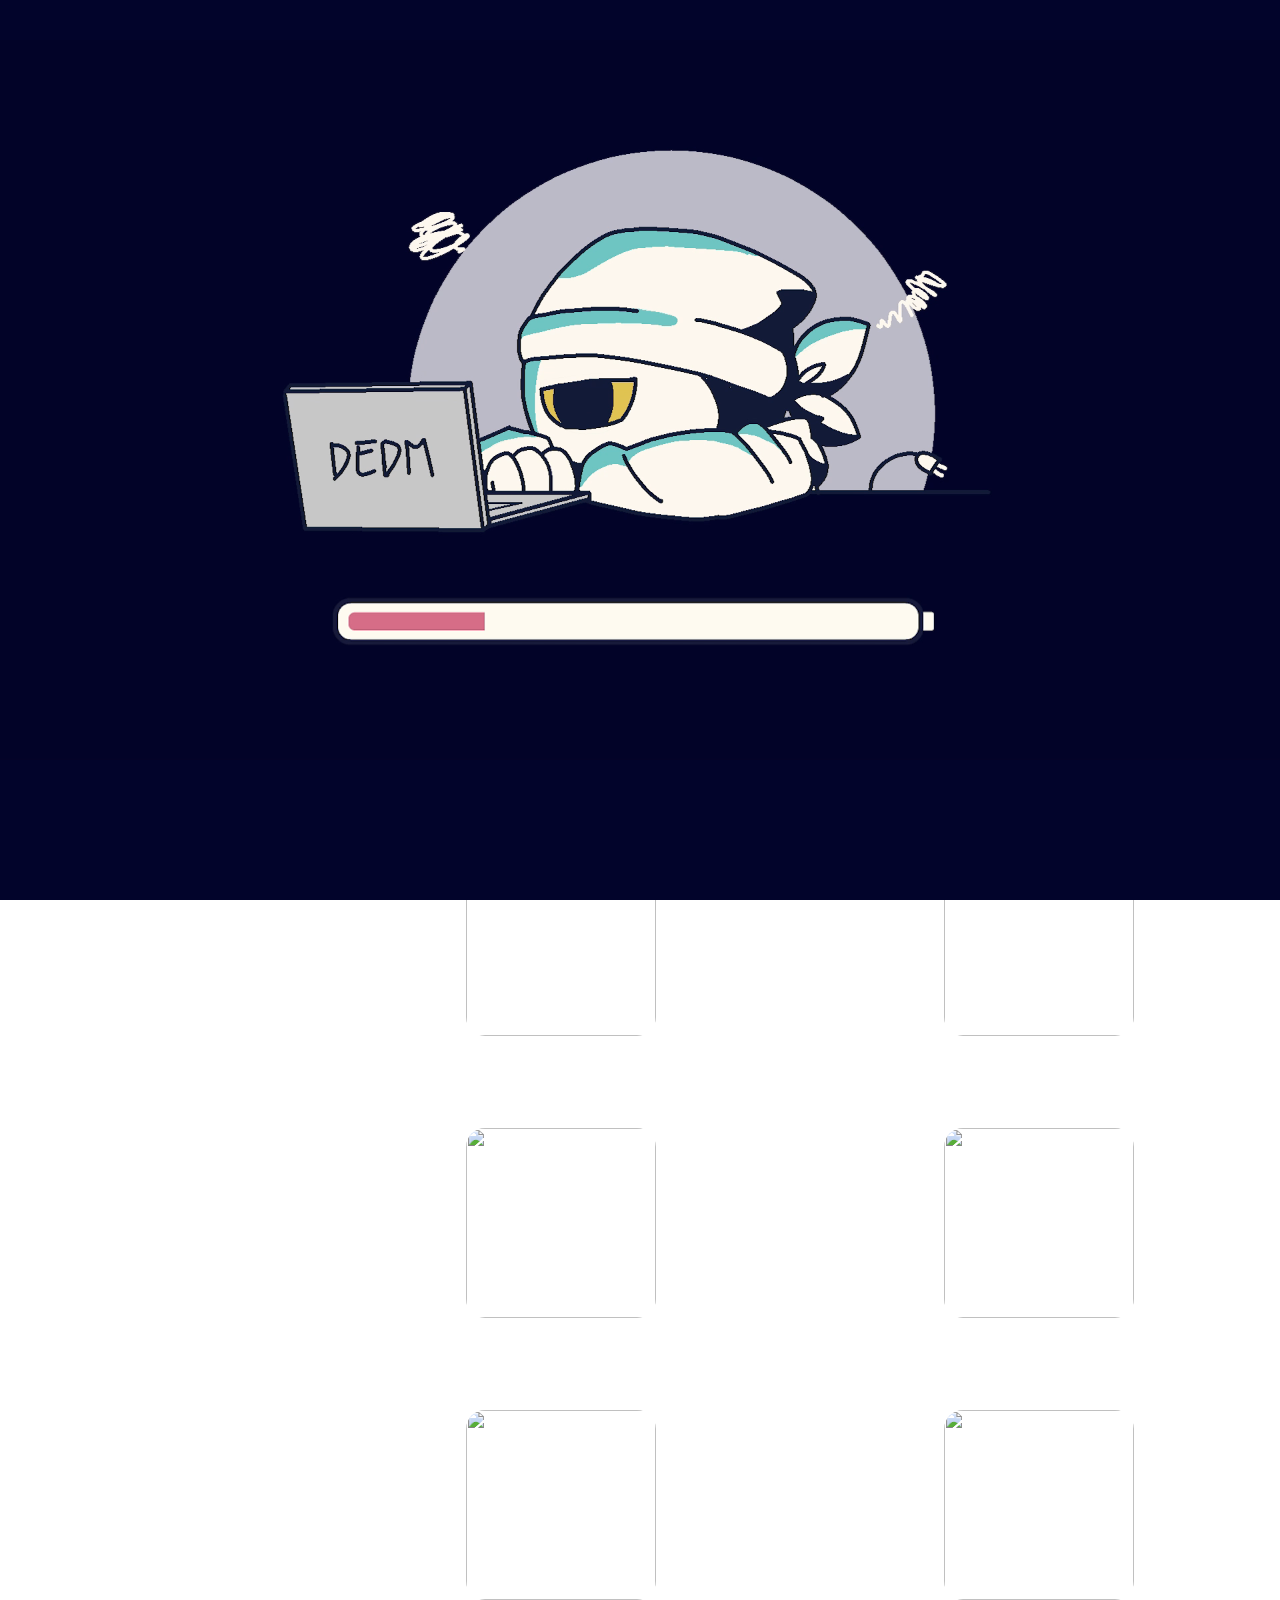
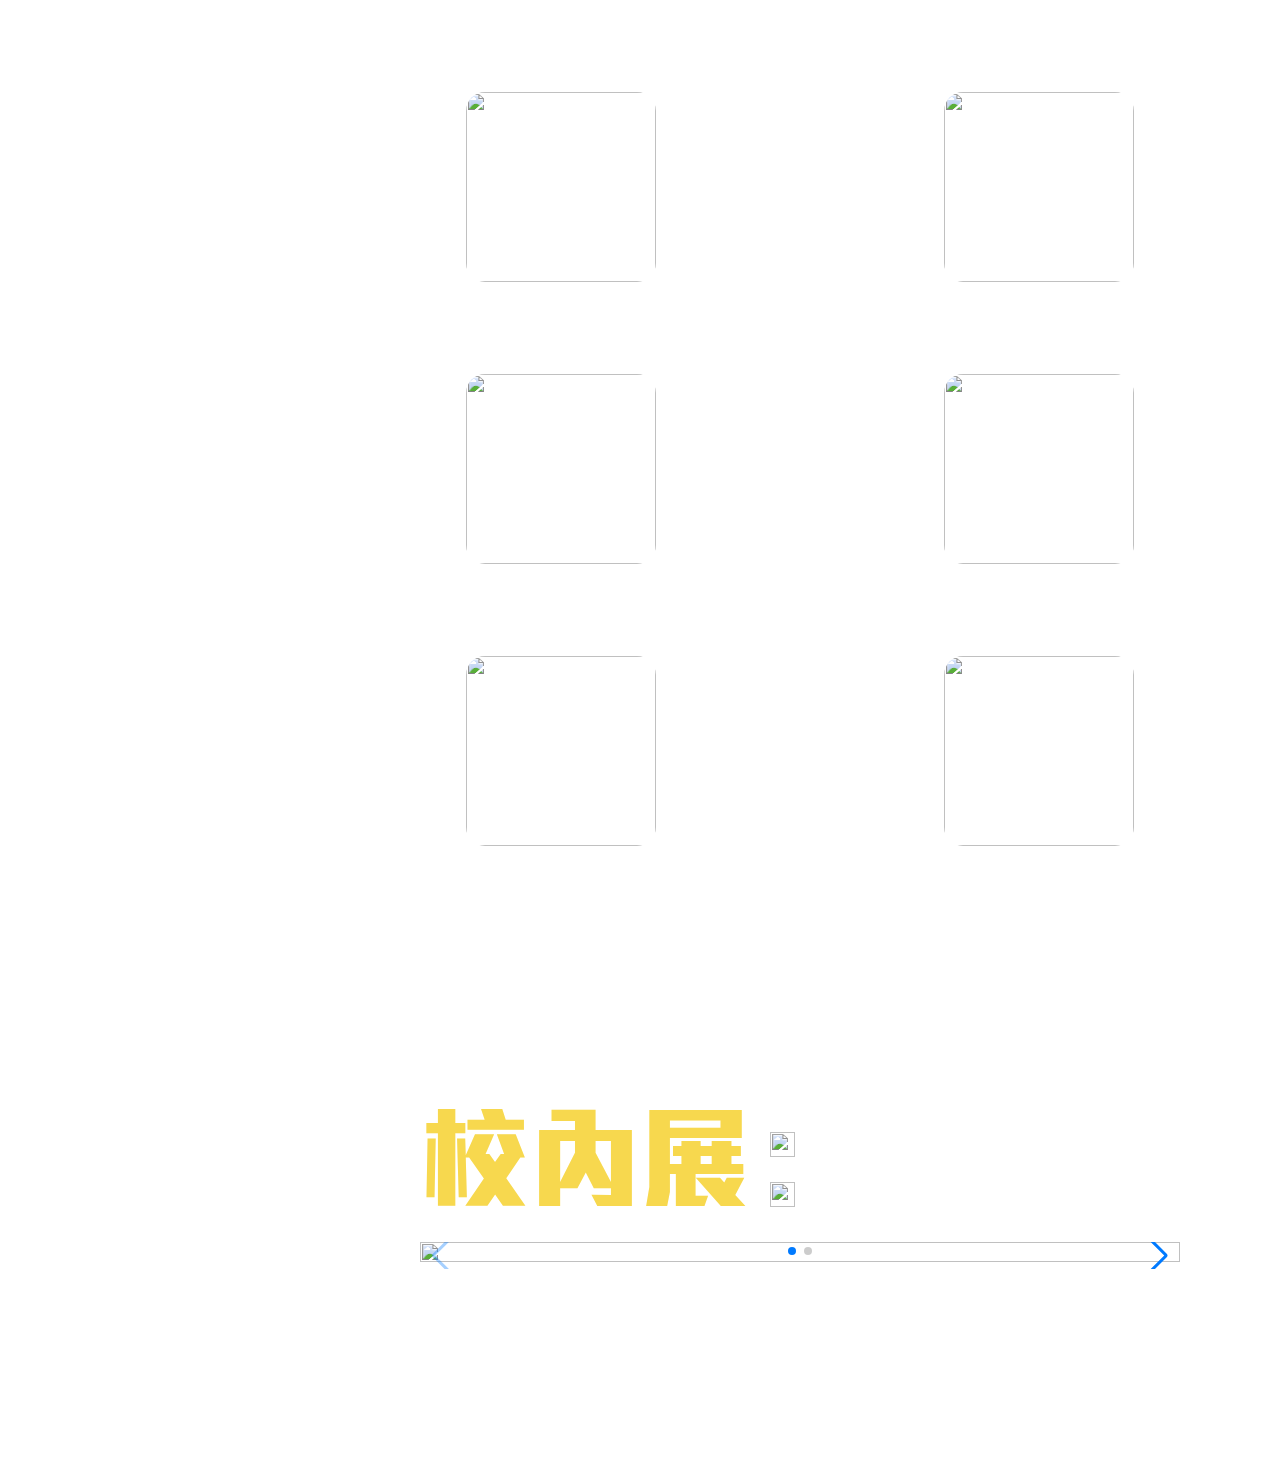
==== index.html @ e203f509 "Add files via upload" ====
<!DOCTYPE HTML>
<html>
<head>
    <meta charset="UTF-8">
    <meta name="viewport" content="width=device-width, initial-scale=1">
    <title>113屆 數勾藝</title>
    <!-- Favicon Icon -->
    <link rel="icon" type="images/png" href="image/畢展頭貼.png" />
    <!-- bootstrap -->
    <link rel="stylesheet" href="https://cdn.jsdelivr.net/npm/bootstrap@4.3.1/dist/css/bootstrap.min.css" integrity="sha384-ggOyR0iXCbMQv3Xipma34MD+dH/1fQ784/j6cY/iJTQUOhcWr7x9JvoRxT2MZw1T" crossorigin="anonymous">
    <script src="https://code.jquery.com/jquery-3.3.1.slim.min.js" integrity="sha384-q8i/X+965DzO0rT7abK41JStQIAqVgRVzpbzo5smXKp4YfRvH+8abtTE1Pi6jizo" crossorigin="anonymous"></script>
    <script src="https://cdn.jsdelivr.net/npm/popper.js@1.14.7/dist/umd/popper.min.js" integrity="sha384-UO2eT0CpHqdSJQ6hJty5KVphtPhzWj9WO1clHTMGa3JDZwrnQq4sF86dIHNDz0W1" crossorigin="anonymous"></script>
    <script src="https://cdn.jsdelivr.net/npm/bootstrap@4.3.1/dist/js/bootstrap.min.js" integrity="sha384-JjSmVgyd0p3pXB1rRibZUAYoIIy6OrQ6VrjIEaFf/nJGzIxFDsf4x0xIM+B07jRM" crossorigin="anonymous"></script>
    <!-- 輪播 -->
    <link rel="stylesheet" href="https://cdn.jsdelivr.net/npm/swiper@11/swiper-bundle.min.css" />
    <!-- menu -->
    <link href="https://cdn.jsdelivr.net/npm/bootstrap@5.1.2/dist/css/bootstrap.min.css" rel="stylesheet" integrity="sha384-uWxY/CJNBR+1zjPWmfnSnVxwRheevXITnMqoEIeG1LJrdI0GlVs/9cVSyPYXdcSF" crossorigin="anonymous">
    <link rel="stylesheet" href="css/menu.css">
    <link rel="stylesheet" href="css/loading.css">
    <!-- Main style CSS -->
    <link rel="stylesheet" href="css/style.css" />
</head>
<body>
    <div id="loading-page">
        <video id="loading-video" autoplay loop muted>
          <source src="video/59.mp4" type="video/mp4">
        </video>
    </div>
  
    <div id="content">

    <!-- 菜單 -->
    <div id="menu">
        <div id="menu-content">
            <div id="mynav" class="push">
                <div class="overlay-content container-fluid">
                    <div class="topbtn">
                        <a  id="close"><div class="close"></div></a>
                        <a href="index.html"><div class="titleLogo"></div></a>
                    </div>
                    
                    <div class="iconM mx-sm-2 mx-4">
                        <a href="https://www.youtube.com/channel/UCh9oWJ3csvrWGzCTzh7_BUw" target="_blank"><img src="image/yt.png" alt="" class="net mx-2 my-sm-3  " width="70"></a>
                        <a href="https://www.facebook.com/NCYU.DEDM.GraduationExhibition"  target="_blank"><img src="image/fb.png" alt="" class="ig mx-2 my-sm-3  " width="70"></a>
                        <a href="https://www.instagram.com/dedm_expo/?hl=en" target="_blank"><img src="image/ig.png" alt="" class="fb mx-2 my-sm-3 "  width="70"></a>
                    </div>
                    <div class="row align-items-center justify-content-around ">
                        <div class="col-6 col-sm-4 align-self-sm-end align-self-start">
                            <div class="menulogo">
                                <img src="" alt="" srcset="">
                            </div>
                        </div>
                    </div>
                    <div class="row align-items-center justify-content-around ">
                        <div class="col-6 col-sm-4 align-self-center">
                            <div class="team p-2">
                                <a href="TCG.html" class="text-center">
                                    <div class="groupName">
                                        <span>♦&nbsp;&nbsp;</span>TCG藝術家
                                    </div>
                                    <div class="nameRow">
                                        <p class="groupText">#藝術家</p>
                                        <p class="groupText">&nbsp;&nbsp;&nbsp;#TCG卡牌</p>
                                    </div>
                                    
                                </a>
                            </div>
                        </div>
                        <div class="col-6 col-sm-4  align-self-center">
                            <div class="team p-2">
                                <a href="SeaSEA.html">
                                    <div class="groupName">	
                                        <span>♦&nbsp;&nbsp;</span>你來See SEA
                                    </div>
                                    <div class="nameRow">
                                        <p class="groupText">#東南亞</p>
                                        <p class="groupText">&nbsp;&nbsp;&nbsp;#遊戲</p>
                                    </div>
                                    
                                </a>
                            </div>
                        </div>
                        <div class="col-6 col-sm-4 align-self-center">
                            <div class="team p-2">
                                <a href="Rootkit.html">
                                    <div class="groupName">
                                        <span>♦&nbsp;&nbsp;</span>Rootkit
                                    </div>
                                    <div class="nameRow">
                                        <p class="groupText">#解謎遊戲</p>
                                        <p class="groupText">&nbsp;&nbsp;&nbsp;#駭客</p>
                                    </div>
                                </a>
                            </div>
                        </div>
                        <div class="col-6 col-sm-4 align-self-center">
                            <div class="team p-2">
                                <a href="truth.html">
                                    <div class="groupName">
                                        <span>♦&nbsp;&nbsp;</span>水落石出
                                    </div>
                                    <div class="nameRow">
                                        <p class="groupText">#實境解謎</p>
                                        <p class="groupText">&nbsp;&nbsp;&nbsp;#化石知識</p>
                                    </div>
                                    
                                </a>
                            </div>
                        </div>
                        <div class="col-6 col-sm-4 align-self-center">
                            <div class="team p-2">
                                <a href="beetle.html">
                                    <div class="groupName">
                                        <span>♦&nbsp;&nbsp;</span>甲蟲大小事
                                    </div>
                                    <div class="nameRow">
                                        <p class="groupText">#甲蟲電子書</p>
                                        <p class="groupText">&nbsp;&nbsp;&nbsp;#新手飼養須知</p>
                                    </div>
                                    
                                </a>
                            </div>
                        </div>
                        <div class="col-6 col-sm-4  align-self-center">
                            <div class="team p-2">
                                <a href="HTH.html">
                                    <div class="groupName">
                                        <span>♦&nbsp;&nbsp;</span>HTH
                                    </div>
                                    <div class="nameRow">
                                        <p class="groupText">#橫幅2D遊戲</p>
                                        <p class="groupText">&nbsp;&nbsp;&nbsp;#家庭關係</p>
                                    </div>
                                    
                                </a>
                            </div>
                        </div>
                        <div class="col-6 col-sm-4  align-self-center">
                            <div class="team p-2">
                                <a href="ChemIsTry.html">
                                    <div class="groupName">
                                        <span>♦&nbsp;&nbsp;</span>ChemlsTry
                                    </div>
                                    <div class="nameRow">
                                        <p class="groupText">#數位教材</p>
                                        <p class="groupText">&nbsp;&nbsp;&nbsp;#化學網頁</p>
                                    </div>
                                    
                                </a>
                            </div>
                        </div>
                        <div class=" col-6 col-sm-4  align-self-center">
                            <div class="team p-2">
                                <a href="island.html">
                                    <div class="groupName">
                                        <span>♦&nbsp;&nbsp;</span>最後的島嶼
                                    </div>
                                    <div class="nameRow">
                                        <p class="groupText">#桌遊</p>
                                        <p class="groupText">&nbsp;&nbsp;&nbsp;#全球暖化</p>
                                    </div>
                                    
                                </a>
                            </div>
                        </div>
                        <div class="col-6 col-sm-4 align-self-center">
                            <div class="team p-2">
                                <a href="ocean.html">
                                    <div class="groupName">
                                        <span>♦&nbsp;&nbsp;</span>海底文明的嘆息
                                    </div>
                                    <div class="nameRow">
                                        <p class="groupText">#海洋汙染</p>
                                        <p class="groupText">&nbsp;&nbsp;&nbsp;#橫向RPG遊戲</p>
                                    </div>
                                    
                                </a>
                            </div>
                        </div>
                        <div class="col-6 col-sm-4  align-self-center">
                            <div class="team p-2">
                                <a href="tiger.html">
                                    <div class="groupName">
                                        <span>♦&nbsp;&nbsp;</span>祈虎
                                    </div>
                                    <div class="nameRow">
                                        <p class="groupText">#實境解謎</p>
                                        <p class="groupText">&nbsp;&nbsp;&nbsp;#風俗民情</p>
                                    </div>
                                    
                                </a>
                            </div>
                        </div>
                        <div class="col-6  col-sm-4  align-self-center">
                            <div class="team p-2">
                                <a href="currency.html">
                                    <div class="groupName">
                                        <span>♦&nbsp;&nbsp;</span>噓你貨幣
                                    </div>
                                    <div class="nameRow">
                                        <p class="groupText">#虛擬貨幣</p>
                                        <p class="groupText">&nbsp;&nbsp;&nbsp;#動畫影片</p>
                                    </div>
                                </a>
                            </div>
                        </div>
                        <div class="col-6 col-sm-4 align-self-center">
                            <div class="team p-2">
                                <a href="cloud.html">
                                    <div class="groupName">
                                        <span>♦&nbsp;&nbsp;</span>漫步雲端
                                    </div>
                                    <div class="nameRow">
                                        <p class="groupText">#360環景</p>
                                        <p class="groupText">&nbsp;&nbsp;&nbsp;#環景相機操作教學</p>
                                    </div>
                                    
                                </a>
                            </div>
                        </div>
                        
                        
                    </div>
                </div>
            </div>
        </div>
    </div>
</div>

<header  id="navbar">
    <ul class="navIndex">
        <div>
            <li class="nav-item">
                <a class="nav-link"  href="index.html"><div class="icon"></div></a>
            </li>
        </div>
        <div>
            <li class="nav-item project">
                <a class="nav-link "  id="clickMenu">Project</a>
            </li>
            <li class="nav-item">
                <a class="nav-link "  href="https://www.youtube.com/channel/UCh9oWJ3csvrWGzCTzh7_BUw"  target="_blank"><div class="iconR yt"></div></a>
            </li>
            <li class="nav-item">
                <a class="nav-link "  href="https://www.facebook.com/NCYU.DEDM.GraduationExhibition?mibextid=LQQJ4d" target="_blank"><div class="iconR fb"></div></a>
            </li>
            <li class="nav-item">
                <a class="nav-link " href="https://www.instagram.com/dedm_expo?igsh=Y3Bub2lzbDd2MDB0" target="_blank"><div class="iconR ig"></div></a>
            </li>
        </div>
    </ul>
</header>

<div class="bgAll">
    <section id="s1">
        
        <div class="top">
            <div class="icon big"></div>
            <div class="videoBG">
                <!-- <img src="image/影片背景.PNG" class="img-fluid" alt="Responsive image"> -->
                <div class="imagevideo"></div>
                <div>
                    <iframe  width="560" height="315" src="https://www.youtube.com/embed/B3FchQ9ta0U?si=20FSA_n8aL8uyVD2" title="YouTube video player" frameborder="0" allow="accelerometer; autoplay; clipboard-write; encrypted-media; gyroscope; picture-in-picture; web-share" allowfullscreen></iframe>
                </div>
                
                
            </div>
            <a href="https://www.instagram.com/dedm_expo?igsh=Y3Bub2lzbDd2MDB0" target="_blank"><div class="iconR ig content"></div></a>
            <a href="https://www.facebook.com/NCYU.DEDM.GraduationExhibition?mibextid=LQQJ4d" target="_blank"><div class="iconR fb content"></div></a>
        </div>
    </section>
    
    <section id="s2">
        <div class="left">
            <div class="textL">
                <a href="#run1">PROJECT</a><br><br>
                <a href="#run2">EXHIBITION</a><br><br>
                <img src="image/down-arrow1.png" alt="">
            </div>
        </div>
        <div class="right">
            <div class="intro">
                <img src="image/介紹文字.png" alt="">
            </div>
            
            <div class="cards" id="run1">
                <a href="TCG.html">
                    <div>    
                        <img src="image/主視覺/藝術家TCG.png" alt="">                           
                    </div>
                </a>               
                <a href="SeaSEA.html">
                    <div>
                        <img src="image/主視覺/你來See SEA.png" alt="">
                    </div>
                </a>
                <a href="Rootkit.html">
                    <div>
                        <img src="image/主視覺/Rootkit.png" alt="">
                    </div>
                </a>
                <a href="truth.html">
                    <div>
                        <img src="image/主視覺/水落石出.jpg" alt="">
                    </div>
                </a>
                <a href="beetle.html">
                    <div>
                        <img src="image/主視覺/甲蟲.png" alt="">
                        
                    </div>
                </a>
                <a href="HTH.html">
                    <div>
                        <img src="image/主視覺/HTH.png" alt="">
                        
                    </div>
                </a>
                <a href="ChemIsTry.html">
                    <div>
                        <img src="image/主視覺/ChemIsTry.png" alt="">
                        
                    </div>
                </a>
                <a href="island.html">
                    <div>
                        <img src="image/主視覺/最後的島嶼.png" alt="">
                        
                    </div>
                </a>
                <a href="ocean.html">
                    <div>
                        <img src="image/主視覺/海洋文明的嘆息.jpg" alt="">
                        
                    </div>
                </a>
                <a href="tiger.html">
                    <div>
                        <img src="image/主視覺/祈虎.PNG" alt="">
                        
                    </div>
                </a>
                <a href="currency.html">
                    <div>
                        <img src="image/主視覺/噓你貨幣.jpg" alt="">
                        
                    </div>
                </a>
                <a href="cloud.html">
                    <div>
                        <img src="image/主視覺/漫步雲端.png" alt="">
                        
                    </div>
                </a>
            </div>
            
            <div class="exhibit" id="run2">
                <div class="inner">
                    <div class="exhtext in">
                        <div>
                            <h1>校內展</h1>
                        </div>
                        <div class="detail">
                            <div class="date">
                                <img src="image/calendarW.png" alt="">
                                <h2 class="dateText">2024/01/03</h2>
                            </div>
                            <div class="place">
                                <img src="image/pinW.png" alt="">
                                <a href="https://maps.app.goo.gl/aUCXbXiKTsxiELLd9" target="_blank"><h2 class="placeText">嘉義大學民雄校區教育館一樓</h2></a>
                            </div>
                        </div>
                    </div>
                    <div class="swiper mySwiper">
                        <div class="swiper-wrapper">
                            <div class="swiper-slide"><img src="image/校內展汽車路線.png" alt=""></div>
                            <div class="swiper-slide"><img src="image/校內展公車路線.png" alt=""></div>
                        </div>
                        <div class="swiper-button-next"></div>
                        <div class="swiper-button-prev"></div>
                        <div class="swiper-pagination"></div>
                    </div>
                    
                </div>
            </div>
        </div>
    </section>
    <footer class="footer">
        <p>© 2024 NCYU DEDM Graduation</p>
    </footer>
</div>
<button type="button" id="BackTop" class="toTop-arrow"></button>

</body>
<script>
    $(function(){
        $('#BackTop').click(function(){ 
            $('html,body').animate({scrollTop:0}, 333);
        });
        $(window).scroll(function() {
            if ( $(this).scrollTop() > 300 ){
                $('#BackTop').fadeIn(222);
            } else {
                $('#BackTop').stop().fadeOut(222);
            }
        }).scroll();
    });
</script>
<script src="https://code.jquery.com/jquery-2.2.4.min.js" integrity="sha256-BbhdlvQf/xTY9gja0Dq3HiwQF8LaCRTXxZKRutelT44=" crossorigin="anonymous"></script>
<script src="https://cdn.jsdelivr.net/npm/swiper@11/swiper-bundle.min.js"></script>
<script src="js/script.js"></script>
<script src="js/loading.js"></script>
</html>
---- css/menu.css ----
@font-face {
  font-family: 'MyCustomFont';
  src: url('../font/MengNaChaoGangHei-1.otf') format('opentype'); /* 字體檔案的路徑和格式 */
  /* 可選：你也可以提供其他格式的字體，以確保跨瀏覽器的兼容性 */
}
* {
  padding: 1;
  margin: 0;
  box-sizing: border-box;
  font-family: 'MyCustomFont', 'Arial', '微軟正黑體';
  scroll-behavior: smooth;
}

header {
  position: fixed;
  font-family: "Klaxons Regular", "EnglishType";
  width: 100%;
  top: 0;
  z-index: 100;
}
header .nav {
  display: flex;
  justify-content: end;
  align-items: center;
  background: rgba(8, 8, 8, 0.2);
  width: 100%;
  z-index: 100;
}
header .nav li {
  margin: 0 1rem;
  padding: 1rem 0;
}
header .nav li a {
  text-decoration: none;
  font-size: 5rem;
  color: #f1f2f3;
  cursor: pointer;
}
header .nav li a img {
  width: 2vw;
  height: 2vw;
}
div.push {
  height: 100%;
  width: 100%;
  background: url("../image/網頁背景.png");
  background-position: center;
  background-size: cover;
  transition: 0.5s;
  overflow-y: auto;
  overflow-x: hidden;
  position: fixed;
  z-index: 100;
  top: 0;
}
div.push::before{
  content: '';
  background-color: #ffffff3d;
  width: 100%;
  height: 100%;
  position: absolute;
  top: 0;
  left: 0;
}
div.menulogo {
  position: fixed; 
  top: 0%; 
  left: 0%; 
  z-index: 1000;
}
/* .custom-btn-close {
  background: none;
  border: none;
  padding: 0;
}

.btn-close img {
  width: 100px; 
  height: 100px; 
} */
.topbtn{
  margin-top: 20px;
  margin-bottom: 10px;
  display: flex;
  align-items: center;
  flex-direction: row-reverse;
  justify-content: space-between;
  padding: 0px 20px;
  /* height: 15%; */
}
.close{
  background-image: url(../image/畢展主視覺元件-11.png);
  background-size: contain;
  background-repeat: no-repeat;
  width: 100px;
  height: 100px;
}
.close:hover{
  cursor: pointer;
}
#close.rotated{
  transition: transform 0.3s ease;
  transform: rotate(90deg);
}
.titleLogo{
  background-image: url(../image/畢展主視覺標題文字.png);
  background-size: contain;
  background-repeat: no-repeat;
  width: 200px;
  height: 130px;
}
.team a {
  display: block;
  text-align: center;
}

.groupName {
  margin-bottom: 5px;
  font-size: 30px;
}
.groupText {
  margin: 0; 
  padding: 0; 
}
div.push div.overlay-content {
  width: 100%;
  position: relative;
  font-family: "Klaxons Regular", "EnglishType";
}
div.push div.overlay-content button.closebtn {
  font-size: 2rem;
  position: fixed;
  left: 90%;
  top: 5%;
  margin-top: 0.5rem;
}
div.push div.overlay-content div.row {
  margin: 3% 10%;
}
div.push div.overlay-content div.row div.team {
  margin-top: 10%;
  margin-bottom: 5%;
  max-width: 400px;
  border-radius: 1.25rem;
  border: solid 2.5px rgba(255, 244, 199, 0);
}
div.push div.overlay-content div.row div.team:hover {
  transition: linear 0.3s;
  border: solid 2.5px #fff4c7;
  box-shadow: 0 0 5px rgba(255, 255, 255, 0.5),
  0 0 10px rgba(255, 255, 255, 0.5), 0 0 20px rgba(243, 205, 31, 0.5),
  0 0 40px rgba(243, 205, 31, 0.5), 0 0 5px rgba(243, 205, 31, 0.5) inset,
  0 0 10px rgba(243, 205, 31, 0.5) inset,
  0 0 40px rgba(243, 205, 31, 0.5) inset;
}
div.push div.overlay-content div.row div.team a {
  text-decoration: none;
}
div.push div.overlay-content div.row div.team div.groupName {
  font-size: 34px;
  color: #ffffff;
  margin-top: 5px;
}
div.push div.overlay-content div.row div.team div.groupName span {
  display: none;
  color: #ffffff;
}
div.push div.overlay-content div.row div.team p.groupText {
  font-size: 16px;
  color: #ffec7f;
}
div.push div.overlay-content div.row div.dismiss {
  visibility: hidden;
}
div.push div.overlay-content div.row div.menulogo img {
  max-width: 290px;
}
div.push div.overlay-content div.row div.decrease {
  margin-top: -40%;
}
div.push div.overlay-content div.iconM {
  display: flex;
  position: absolute;
  flex-direction: column;
  bottom: 0;
  right: 2%;
}
.nameRow{
  display: flex;
  flex-wrap: wrap;
  flex-direction: row;
  justify-content: center;
  margin-bottom: 5px;
}
.iconM > a:hover >img{
  filter: drop-shadow(0px 0px 20px #ffffff87);
  transition-duration: 0.3s;
}
div.push div.overlay-content div.iconM:nth-child(4) {
  display: none;
}

div.push div.overlay-content div.iconM:nth-child(4) .h2,
div.push div.overlay-content div.iconM:nth-child(4) .h1 {
  font-size: calc(1.325rem + 0.9vw);
}

@media screen and (max-width: 1600px) {
  div.push div.overlay-content div.row {
    margin: 0 5%;
  }
  div.push div.overlay-content div.row div.team {
    margin-top: 0;
    margin-bottom: 3%;
  }
  div.push div.overlay-content div.row div.menulogo img {
    transform: scale(0.75);
    margin-left: -25%;
  }
  div.push div.overlay-content div.row div.decrease {
    margin-top: -40%;
  }
  
  header .nav li a img {
    width: 3vw;
    height: 3vw;
  }
}
@media screen and (max-width: 1200px) {
  div.push div.overlay-content div.row {
    margin: 0 5%;
  }
  div.push div.overlay-content div.row div.team {
    margin-top: 0;
    margin-bottom: 3%;
  }
  div.push div.overlay-content div.row div.menulogo img {
    transform: scale(0.7);
    margin-left: -7.5rem;
  }
  div.push div.overlay-content div.row div.decrease {
    margin-top: -38%;
  }
  div.push div.overlay-content div.row div.team div.groupName {
    font-size: 30px;
    margin-top: 5px;
  }
  div.push div.overlay-content div.row div.team p.groupText {
    font-size: 14px;
  }
  .iconM{
    bottom: 9%;
  }
  header .nav li a img {
    width: 5.5vw;
    height: 5.5vw;
  }
  div.push div.overlay-content div.iconM {
    flex-direction: row;
    margin-right: 0;
    width: 100%;
    justify-content: center;
    bottom: -20%;
    right: -24px;
  }
  .iconM > a{
    margin-right: 0px;
  }
  
}
@media screen and (max-width: 867px){
  div.push div.overlay-content div.row div.team div.groupName {
    font-size: 27px;
    margin-top: 5px;
  }
  div.push div.overlay-content div.row div.team p.groupText {
    font-size: 12px;
  }
  .topbtn{
    margin-bottom: 0px;
    margin-top: 0;
  }
  .titleLogo{
    height: 110px;
  }
  .close{
    height: 90px;
    width: 90px;
  }
}
@media screen and (max-width: 768px) {
  .nav li {
    margin: 0 0.75rem;
    padding: 0.75rem 0;
  }
  .nav li a {
    font-size: 1.75rem;
  }
  .nav li a img {
    width: 5.5vw;
    height: 5.5vw;
  }
}
@media screen and (max-width: 640px){
  div.push div.overlay-content div.row div.team div.groupName {
    font-size: 24px;
    margin-top: 5px;
  }
  div.push div.overlay-content div.row div.team p.groupText {
    font-size: 10px;
  }
}
@media screen and (max-width: 576px) {
  div.push div.overlay-content button.closebtn {
    font-size: 1rem;
    right: 3rem;
    top: 10%;
    margin-top: 0.5rem;
  }
  div.push div.overlay-content div.row {
    margin: 1% 0 0 1%;
  }
  div.push div.overlay-content div.row div.team {
    margin-top: 3%;
    margin-bottom: 3%;
  }
  div.push div.overlay-content div.row div.team div.groupName {
    font-size: 1rem;
  }
  div.push div.overlay-content div.row div.team div.groupName span {
    display: inline-block;
  }
  div.push div.overlay-content div.row div.team p.groupText {
    display: none;
  }
  div.push div.overlay-content div.row div.menulogo img {
    transform: scale(0.5);
    margin-left: -7.5rem;
    margin-top: -5rem;
  }
  div.push div.overlay-content div.row div.decrease {
    margin-top: 0;
  }
  div.push div.overlay-content div.row div.dismiss {
    visibility: visible;
  }
  div.push div.overlay-content div.row div.delete {
    display: none;
  }
  div.push div.overlay-content div.iconM {
    bottom: -25%;
  }
  .iconM > a > img{
    transform: scale(0.9);
  }
  .topbtn{
    margin-bottom: 50px;
    padding: 0px 8px;
  }
  .titleLogo{
    height: 100px;
  }
  .close{
    height: 80px;
    width: 80px;
  }
  div.push div.overlay-content div.iconM :nth-child(4) {
    display: flex;
  }
  
  header .nav li {
    margin: 0;
    padding: 0.75rem 0;
  }
  header .nav li a {
    font-size: 1.5rem;
  }
  header .nav li a img {
    width: 8vw;
    height: 8vw;
  }
} /*# sourceMappingURL=menu.css.map */
---- css/loading.css ----
video::cue-region,
      video::cue,
      video::marker {
        all: unset;
      }

      #loading-page {
        position: fixed;
        top: 0;
        left: 0;
        width: 100%;
        height: 100%;
        background-color: #02042b;
        z-index: 9999;
        display: flex;
        justify-content: center;
        align-items: center;
      }

      #loading-video {
        max-width: 100%;
        max-height: 100%;
        margin-top: -100px;
      }
---- css/style.css ----
@font-face {
    font-family: 'MyCustomFont';
    src: url('../font/MengNaChaoGangHei-1.otf') format('opentype'); /* 字體檔案的路徑和格式 */
    /* 可選：你也可以提供其他格式的字體，以確保跨瀏覽器的兼容性 */
}
*{
    font-family: 'MyCustomFont', 'Arial', '微軟正黑體';
    scroll-behavior: smooth;
}
ul{
    margin-bottom: 0 !important; 
}
/* #menu{
    position: fixed;
    height: 0%;
    width: 100%;
    z-index: 3;
    display: none;
    transition: height 0.3s ease;
    overflow: hidden;
} */
#mynav {
    position: fixed;
    top: 0;
    left: 0;
    width: 100%;
    height: 0;
    background-color: rgba(0, 0, 0, 0.5);
    overflow: hidden;
    transition: height 0.3s ease;
    z-index: 3;
}

/* 菜单内容样式 */
#menu-content {
    background-color: white;
    border-radius: 0 0 5px 5px;
}

/* 显示菜单时的高度 */
#mynav.active {
    height: 100%; /* 根据实际内容设置合适的高度 */
}
header{
    background-color: rgba(194, 226, 254, 0.648);
    position: fixed;
    width: 100%;
    z-index: 2;
    transition: top 0.3s ease;
    top: -100px;
}
.navIndex{
    display: flex;
    justify-content: space-between;
}
.navIndex div{
    flex-direction: row;
    display: flex;
    flex-wrap: wrap;
}
.navIndex  li{
    margin: 0px 10px 0px 10px;
    display: flex;
    align-items: center;
}
.navIndex  li  a{
    display: flex;
    align-items: center;
    justify-content: center;
    padding: 0px 5px 0px 5px;
}
.navIndex li:nth-child(n+2):nth-child(-n+4) a:hover{
    transition-duration: 1s;
    filter: drop-shadow(0px 0px 10px #ffffff87);
    opacity: 0.7;
}
.nav-item.project > a{
    text-align: center;
    height: 66px;
    line-height: 50px;
    font-size: 22px;
    color: rgb(255, 255, 255);
}
.nav-item.project > a:hover{
    color: rgb(13, 50, 114);
    cursor: pointer;
}
.icon{
    background: url(../image/畢展主視覺標題文字.png);
    width: 120px;
    height: 80px;
    background-size: cover;
    background-repeat: no-repeat;
}
.iconR{
    width: 65px;
    height: 60px;
    background-size: contain;
    background-repeat: no-repeat;
}
.iconR.yt{
    background-image: url(../image/yt.png);
}
.iconR.fb{
    background-image: url(../image/fb.png);
}
.iconR.ig{
    background-image: url(../image/ig.png);
}

.all{
    height: 1000px;
    width: 100%;
    background-image: url(../image/bg.png);
    background-size: cover;
}
.bgAll{
    background-image: url(../image/加封面素材的長條圖.png);
    background-size: cover;
}
#s1 {
    width: 100%;
    height: 700px;
    
}

.icon.big{
    position: absolute;
    width: 600px;
    height: 300px;
    top: 0;
    right: 160px;
}
.iconR.ig.content{
    position: absolute;
    right: 220px;
    top: 68vh;
    width: 110px;
    height: 100px;
}
.iconR.fb.content{
    position: absolute;
    right: 220px;
    top: 83vh;
    width: 110px;
    height: 100px;
}
.iconR.ig.content:hover, .iconR.fb.content:hover{
    transition-duration: 0.2s;
    filter: drop-shadow(0px 0px 10px #ffffffc3);
}
.videoBG{
    width: 75%;
    height: 75%;
    top: 180px;
    position: absolute;
    margin-left: 40px;
}
/* .videoBG img{
    width: 100%;
    height: 100%;
} */
.videoBG > div:last-child{
    position: relative;
    width: 100%;
    height: 0;
    padding-bottom: 56.25%;
}
.videoBG iframe{
    /* position: absolute; */
    /* top: 230px;
    left: 26vw; */
    position: absolute;
    top: -67vh;
    left: 2vw;
    width: 100%;
    height: 100%;
    z-index: 1;
    transform: scale(0.42);
}
.imagevideo{
    background-image: url(../image/影片背景.PNG);
    background-size: contain;
    background-repeat: no-repeat;
    width: 100%;
    height: 100%;
    z-index: 0;
}
@media screen and (max-width: 1155px){
    .videoBG iframe{
        transform: scale(0.5);
        left: 12vw;
        top: -62vh;
    }
    .top > a:nth-child(3), .top > a:nth-child(4){
        visibility: hidden;
    }
}
@media screen and (max-width: 1030px){
    .icon.big{
        width: 450px;
        top: 50px;
        right: 160px;
        background-size: contain;
        
    }
}
@media screen and (max-width: 890px){
    .icon.big{
        width: 370px;
        top: 70px;
        right: 160px;
    }
}
@media screen and (max-width: 872px){
    .videoBG iframe{
        transform: scale(0.5);
        left: 12vw;
        top: -64vh;
    }
}
@media screen and (max-width: 890px){
    .icon.big{
        width: 370px;
        top: 70px;
        right: 140px;
    }
}
@media screen and (max-width: 780px){
    .icon.big{
        width: 300px;
        top: 100px;
        right: 120px;
    }
    .navIndex{
        padding-left: 0;
    }
}
@media screen and (max-width: 730px){
    .videoBG iframe{
        transform: scale(0.5);
        left: 12vw;
        top: -66vh;
    }
}
@media screen and (max-width: 655px){
    .icon.big{
        top: 80px;
        right: 80px;
    }
    .videoBG iframe{
        transform: scale(0.5);
        left: 12vw;
        top: -67.5vh;
    }
    #s1{
        height: 600px;
    }
}
@media screen and (max-width: 560px){
    .icon.big{
        width: 320px;
        top: 70px;
        right: 0px;
    }
    .videoBG{
        width: 90%;
        height: 90%;
        margin-left: 20px;
    }
    .videoBG iframe{
        transform: scale(0.5);
        left: 15vw;
        top: -82vh;
    }
}
@media screen and (max-width: 480px){
    .icon.big{
        width: 250px;
        top: 80px;
        right: 0px;
    }
    .videoBG{
        width: 90%;
        height: 90%;
        margin-left: 20px;
    }
    .videoBG iframe{
        transform: scale(0.5);
        left: 15vw;
        top: -83vh;
    }
    #s1{
        height: 550px;
    }
}
#s2{
    width: 100%;
    height: auto;
    display: flex;
}
.left{
    height: auto;
    width: 25%;
    display: flex;
    align-items: center;
    flex-direction: column;
    padding-top: 300px;
    /* border-right: ; */
}
.right{
    height: 100%;
    width: 75%;
}
.left > div{
    position: sticky;
    top: 300px;
    text-align: center;
}
.left > div a{
    font-size: 30px;
    font-family: 'MyCustomFont', sans-serif;
    color: rgb(0, 0, 0);
    text-decoration: none;
    color: white;
}
.left a:hover{
    transition-duration: 0.2s;
    filter: drop-shadow(0px 0px 10px #ffffffc3);
}
.left img{
    width: 50px;
    height: 50px;
    animation-name: arrowDown;
    animation-delay: 0.3s;
    animation-duration: 2s;
    animation-iteration-count: infinite;
    animation-timing-function: cubic-bezier(0.075, 0.82, 0.165, 1);
    position: relative;
    visibility: hidden;
}
@keyframes arrowDown{
    0%{
        padding-top: 0px;
        top: 0;
    }
    50%{
        padding-top: 20px;
        top: 15px;
    }
    100%{
        padding-top: 0px;
    }
}
.cards{
    display: flex;
    justify-content: space-between;
    flex-wrap: wrap;
    padding: 100px;
}

.cards div:hover img{
    opacity: 0.4;
    transition-duration: 0.5s;
}
.cards div:hover{
    transform: scale(1.2);
    transition-duration: 0.5s;
}
.cards div:hover::after{
    opacity: 1;
    transition-duration: 0.5s;
}
.cards > a > div{
    margin: 40px;
    border: solid 6px white;
    border-radius: 10%;
}
.cards > a > div img{
    width: 190px;
    height: 190px;
    border-radius: 10%;
}
.cards > a > div::after{
    position: absolute;
    width: 190px;
    height: 190px;
    color: rgb(255, 255, 255);
    opacity: 0;
    letter-spacing: 3px;
    top: 70px;
    font-size: 22px;
    visibility: hidden;
}
.cards > a > div::before{
    position: absolute;
    width: 190px;
    height: 190px;
    color: rgb(255, 255, 255);
    letter-spacing: 3px;
    top: 105px;
    opacity: 0;
    font-size: 12px;
    visibility: hidden;
}
.cards > a:nth-child(1) > div::after{
    content: 'TCG藝術家';
    left: 31px;
    font-size: 22px;
}
.cards > a:nth-child(1) > div::before{
    content: '#藝術家 #TCG卡牌';
    left: 28px;
    font-size: 12px;
}
.cards > a:nth-child(2) > div::after{
    content: '你來See SEA';
    left: 16px;
    font-size: 20px;
}
.cards > a:nth-child(2) > div::before{
    content: '#東南亞 #遊戲';
    left: 40px;
    font-size: 12px;
    top: 102px;
}
.cards > a:nth-child(3) > div:after{
    content: 'Rootkit';
    left: 36px;
    top: 67px;
    font-size: 26px;
}
.cards > a:nth-child(3) > div:before{
    content: '#解謎遊戲 #駭客';
    left: 38px;
    font-size: 12px;
}
.cards > a:nth-child(4) > div::after{
    content: '水落石出';
    left: 38px;
    top: 67px;
    font-size: 27px;
}
.cards > a:nth-child(4)> div::before{
    content: '#實境解謎 #化石知識';
    left: 22px;
    top: 107px;
    font-size: 12px;
}
.cards > a:nth-child(5) > div::after{
    content: '甲蟲大小飼';
    left: 25px;
    top: 67px;
    font-size: 26px;
}
.cards > a:nth-child(5) > div::before{
    content: '#甲蟲電子書 #新手入門須知';
    left: 7px;
    top: 107px;
    font-size: 11px;
}
.cards > a:nth-child(6) > div::after{
    content: 'HTH';
    left: 65px;
    top: 67px;
    font-size: 27px;
}
.cards > a:nth-child(6) > div::before{
    content: '#橫幅2D遊戲 #家庭關係';
    left: 14px;
    top: 107px;
    font-size: 11px;
}
.cards > a:nth-child(7) > div::after{
    content: 'ChemIsTry';
    left: 20px;
    font-size: 22px;
}
.cards > a:nth-child(7) > div::before{
    content: '#數位教材 #化學教材';
    left: 20px;
    font-size: 12px;
}
.cards > a:nth-child(8) > div::after{
    content: '最後的島嶼';
    left: 26px;
    top: 67px;
    font-size: 26px;
}
.cards > a:nth-child(8) > div::before{
    content: '#桌遊 #全球暖化';
    left: 37px;
    top: 107px;
    font-size: 12px;
}
.cards > a:nth-child(9) > div::after{
    content: '海洋文明的嘆息';
    left: 16px;
    font-size: 20px;
}
.cards > a:nth-child(9) > div::before{
    content: '#海洋汙染 #橫向RPG遊戲';
    left: 12px;
    font-size: 11px;
}
.cards > a:nth-child(10) > div::after{
    content: '祈虎';
    left: 65px;
    top: 67px;
    font-size: 27px;
}
.cards > a:nth-child(10) > div::before{
    content: '#民間信仰 #本土文化';
    left: 22px;
    top: 107px;
    font-size: 12px;
}
.cards > a:nth-child(11) > div::after{
    content: '噓你貨幣';
    left: 38px;
    top: 67px;
    font-size: 27px;
}
.cards > a:nth-child(11) > div::before{
    content: '#虛擬貨幣 #動畫影片';
    left: 22px;
    top: 107px;
    font-size: 12px;
}
.cards > a:nth-child(12) > div::after{
    content: '漫步雲端';
    left: 38px;
    top: 67px;
    font-size: 27px;
}
.cards > a:nth-child(12) > div::before{
    content: '#360環景 #多媒體互動平台';
    left: 5px;
    top: 107px;
    font-size: 11px;
}
.cards > a > div:hover::after{
    visibility: visible;
    opacity: 1;
    transition-duration: 0.5s;
}
.cards > a > div:hover::before{
    visibility: visible;
    opacity: 1;
    transition-duration: 0.5s;
}
.intro{
    display: flex;
    justify-content: center;
    align-items: center;
}
.intro img{
    width: 80%;
}
.exhibit{
    padding: 100px;
    padding-bottom: 150px;
}
.inner{
    display: flex;
    justify-content: center;
    flex-direction: column;
    align-items: center;
}

.exhtext{
    display: flex;
    justify-content: start;
    align-items: flex-end;
    flex-direction: row;
    width: 100%;
}
.exhtext > div:first-child{
    margin-right: 20px;
}
.exhtext h1{
    color: rgb(247, 216, 78);
    font-size: 110px;
}
.exhtext h2{
    color: white;
    padding-bottom: 10px;
    font-size: 20px;
}
.exhtext a{
    text-decoration: none;
}
.innerPho img{
    width: 100%;   
}
.detail > div{
    display: flex;
    flex-direction: row;
    margin-bottom: 8px;
    text-align: center;
}
.detail img{
    width: 25px;
    height: 25px;
    margin-right: 10px;
}
.footer{
    display: flex;
    justify-content: center;
}
.footer p{
    margin: 0;
    padding-bottom: 20px;
    color: white;
    letter-spacing: 2px;
    font-size: 12px;
}
.swiper {
    width: 100%;
    height: 100%;
    margin-top: 10px;
}

.swiper-slide {
    text-align: center;
    font-size: 18px;
    background: transparent;
    display: flex;
    justify-content: center;
    align-items: center;
}

.swiper-slide img {
    display: block;
    width: 100%;
    height: 100%;
    object-fit: cover;
}
.toTop-arrow {
    width: 5rem;
    height: 5rem;
    padding: 0;
    margin: 0;
    border: 0;
    /* border-radius: 33%; */
    background: transparent;
    opacity: 0.5;
    background-image: url(../image/top.png);
    background-size: cover;
    background-repeat: no-repeat;
    cursor: pointer;
    position:fixed;
    right: 1rem;
    bottom: 1rem;
    display: none;
}
.toTop-arrow:hover{
    opacity: 1;
    transition-duration: 0.3s;
}
.toTop-arrow:focus {outline: none;}

@media screen and (max-width: 1143px){
    .exhtext h1{
        font-size: 90px;
    }
    .exhtext h2{
        font-size: 16px;
    }
    .detail img{
        height: 20px;
        width: 20px;
    }
}
@media screen and (max-width: 1033px){
    #s2{
        flex-direction: column;
    }
    .left{
        width: 100%;
        padding-top: 100px;
    }
    .left img{
        visibility: visible;
    }
    .left > div{
        width: 100%;
    }
    .left > div a{
        width: 100%;
        display: flex;
        justify-content: center;
        align-items: center;
        background-color: rgba(160, 183, 194, 0.486);
        padding: 5px 0px;
        box-shadow: 0 0 5px 10px rgba(160, 183, 194, 0.486);
    }
    .left a:hover{
        background-color: rgba(165, 193, 206, 0.563);
        box-shadow: 0 0 5px 10px rgbargba(165, 193, 206, 0.563);
        color: rgba(255, 255, 255, 0.797);
        text-decoration: none;
    }
    .right{
        width: 100%;
        padding-top: 30px;
    }
    .intro img {
        width: 90%;
    }
}
@media screen and (max-width: 779px){
    .cards{
        /* justify-content: center; */
        padding: 50px;
    }
    .left{
        padding-top: 0;
    }
    .left > div a{
        font-size: 26px;
    }
    .cards > a > div img{
        width: 140px;
        height: 140px;
    }
    .cards > a:nth-child(n+1):nth-child(-n+12) > div::after{
        width: 140px;
        height: 140px;
        top: 50px;
        left: 10px;
        font-size: 16px;
        padding-right: 5px;
        
    }
    .cards > a:nth-child(n+1):nth-child(-n+12) > div::before{
        width: 140px;
        height: 140px;
        letter-spacing: 3px;
        top: 85px;
        left: 10px;
        font-size: 10px;
        padding-right: 5px;
    }
    .exhibit{
        padding: 60px;
    }
    .toTop-arrow{
        width: 4rem;
        height: 4rem;
    }
}
@media screen and (max-width: 748px){
    .exhtext h1{
        font-size: 70px;
    }
    .exhtext h2{
        font-size: 12px;
        letter-spacing: 1px;
    }
    .detail img{
        height: 15px;
        width: 15px;
    }
    .detail > div{
        margin-bottom: 3px;
    }
}
@media screen and (max-width: 570px){
    .icon{
        width: 100px;
        height: 60px;
    }
    .iconR{
        width: 55px;
        height: 50px;
    }
    .nav-item.project > a{
        font-size: 19px;
    }
    .navIndex  li{
        margin: 5px 0px 0px 5px;
        display: flex;
        align-items: center;
    }
    .left > div a{
        font-size: 22px;
    }
    .cards > a > div img{
        width: 110px;
        height: 110px;
    }
    .cards > a:nth-child(n+1):nth-child(-n+12) > div::after{
        width: 110px;
        height: 110px;
        top: 40px;
        left: 10px;
        font-size: 14px;
        padding-right: 5px;
        
    }
    .cards > a:nth-child(n+1):nth-child(-n+12) > div::before{
        width: 110px;
        height: 110px;
        letter-spacing: 3px;
        top: 65px;
        left: 10px;
        font-size: 8px;
        padding-right: 5px;
    }
    .cards{
        padding: 30px 20px;
    }
    .cards > a > div{
        margin: 30px;
    }
    .toTop-arrow{
        width: 3rem;
        height: 3rem;
    }
}
@media screen and (max-width: 569px){
    .cards > a:nth-child(2) > div::after{
        top: 20px;
        left: 10px;
        
    }
    .cards > a:nth-child(2) > div::before{
        top: 65px;
        left: 10px;
        font-size: 8px;
    }
}
@media screen and (max-width: 550px){
    .exhtext h1{
        font-size: 55px;
    }
    .exhtext h2{
        font-size: 10px;
        padding-bottom: 0;
        margin-bottom: 0;
    }
    .detail img{
        height: 12px;
        width: 12px;
    }
    .detail{
        margin-bottom: 4px;
    }
    .detail > div{
        margin-bottom: 13px;
        display: flex;
        align-items: center;
    }
}
@media screen and (max-width: 502px){
    .cards{
        padding: 30px 10px;
    }
}
@media screen and (max-width: 470px){
    .exhtext h1{
        font-size: 42px;
    }
    .exhtext h2{
        font-size: 10px;
        padding-bottom: 0;
        margin-bottom: 0;
    }
    .detail img{
        height: 10px;
        width: 10px;
        margin-right: 5px;
    }
    .detail{
        margin-bottom: 2px;
    }
    .detail > div{
        margin-bottom: 10px;
    }
    .exhibit{
        padding: 40px 40px 70px 40px;
    }
}
@media screen and (max-width: 440px){
    .icon{
        width: 80px;
        height: 50px;
    }
    .iconR{
        width: 45px;
        height: 40px;
    }
    .nav-item.project > a{
        font-size: 14px;
    }
    .navIndex  li{
        margin: 5px 0px 0px 5px;
        display: flex;
        align-items: center;
    }
    .left > div a{
        font-size: 18px;
    }
    .intro img {
        width: 100%;
    }
    .toTop-arrow{
        width: 2.5rem;
        height: 2.5rem;
    }
}
@media screen and (max-width: 382px){
    .cards{
        justify-content: center;
    }
    .exhtext h1{
        font-size: 40px;
    }
}
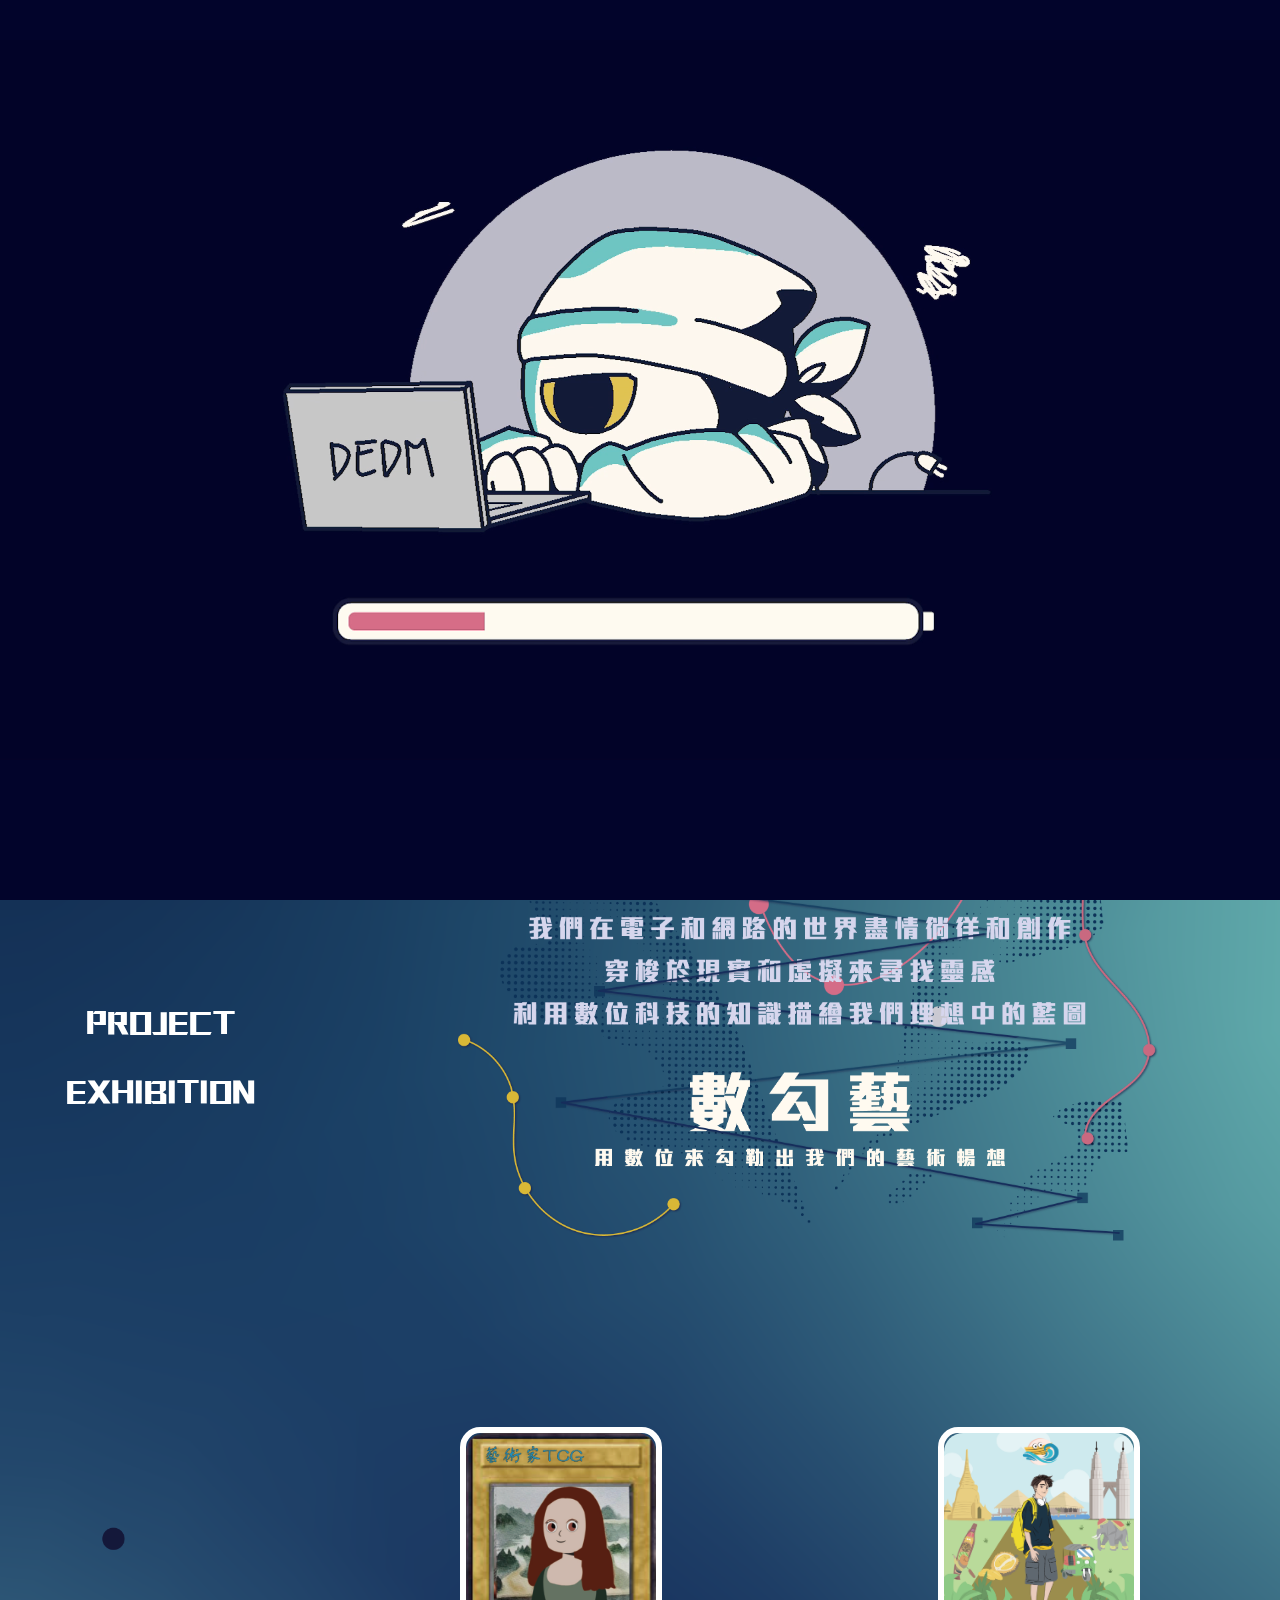
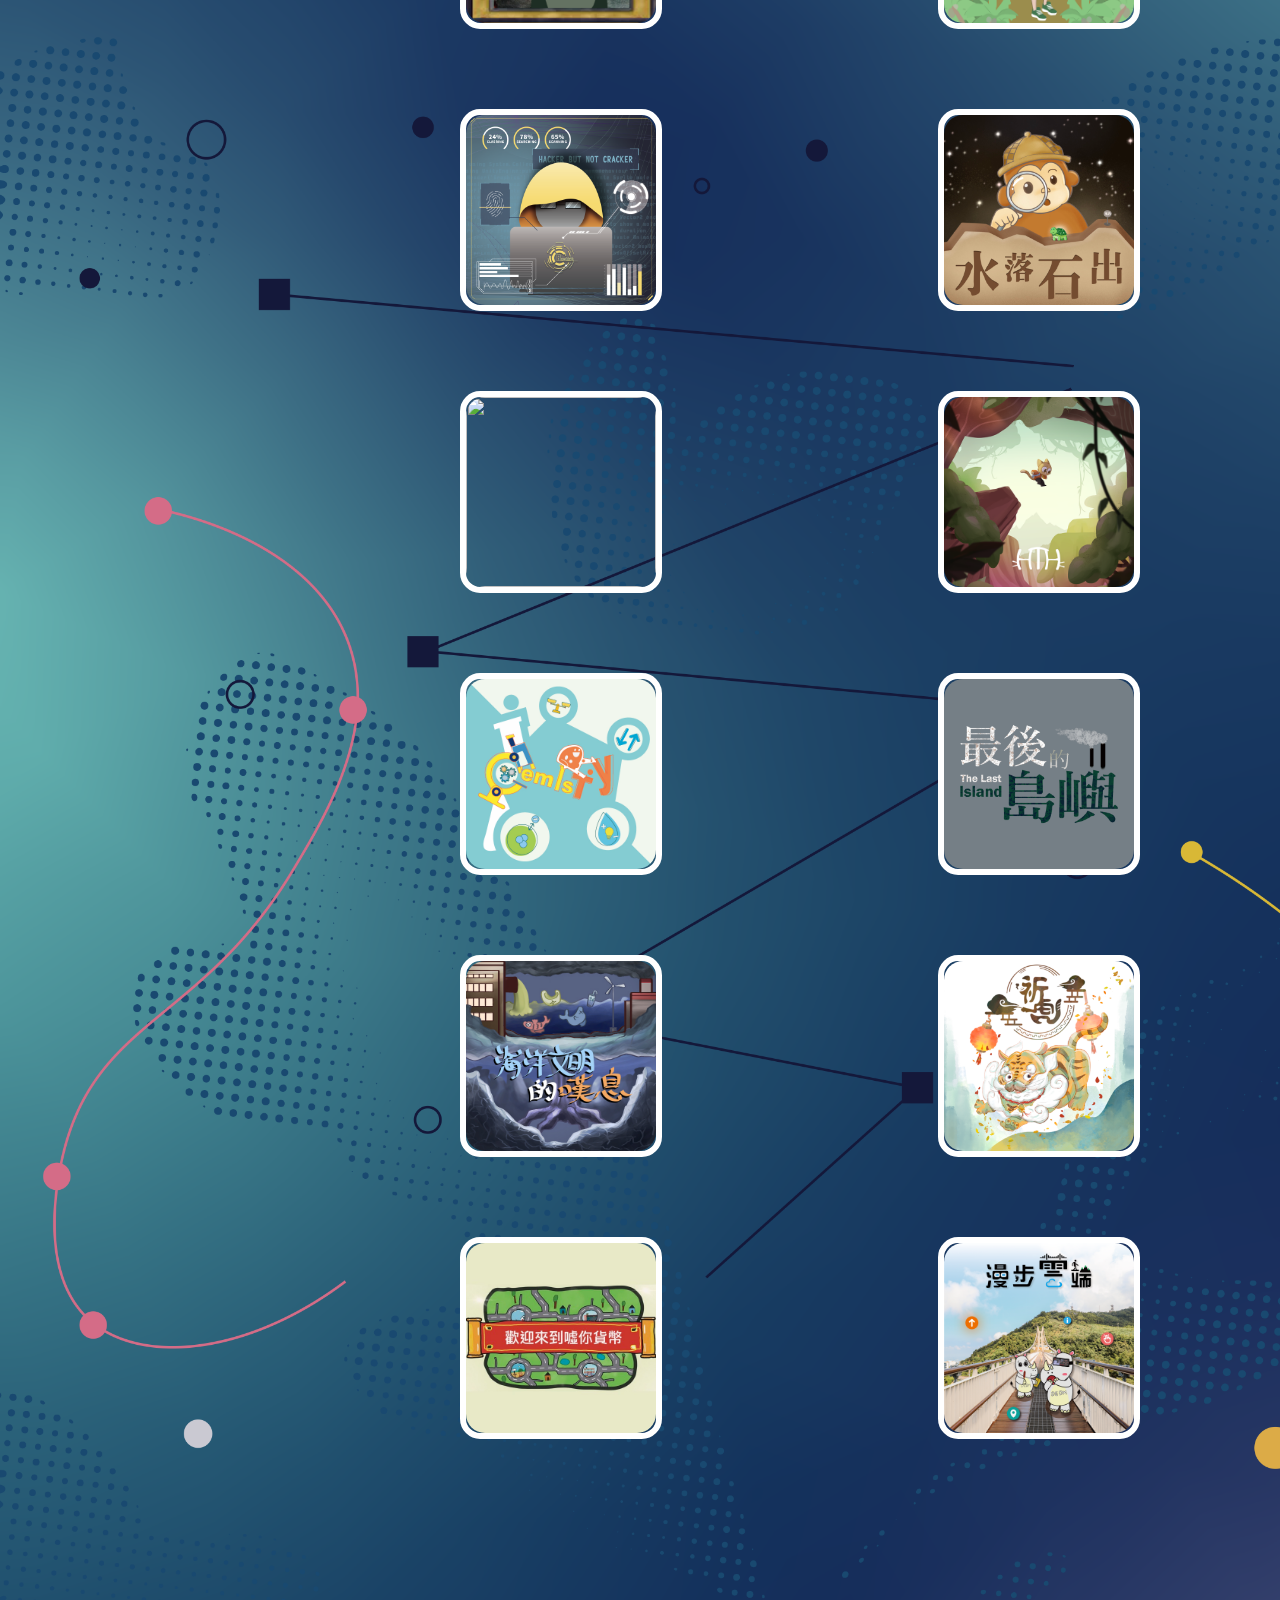
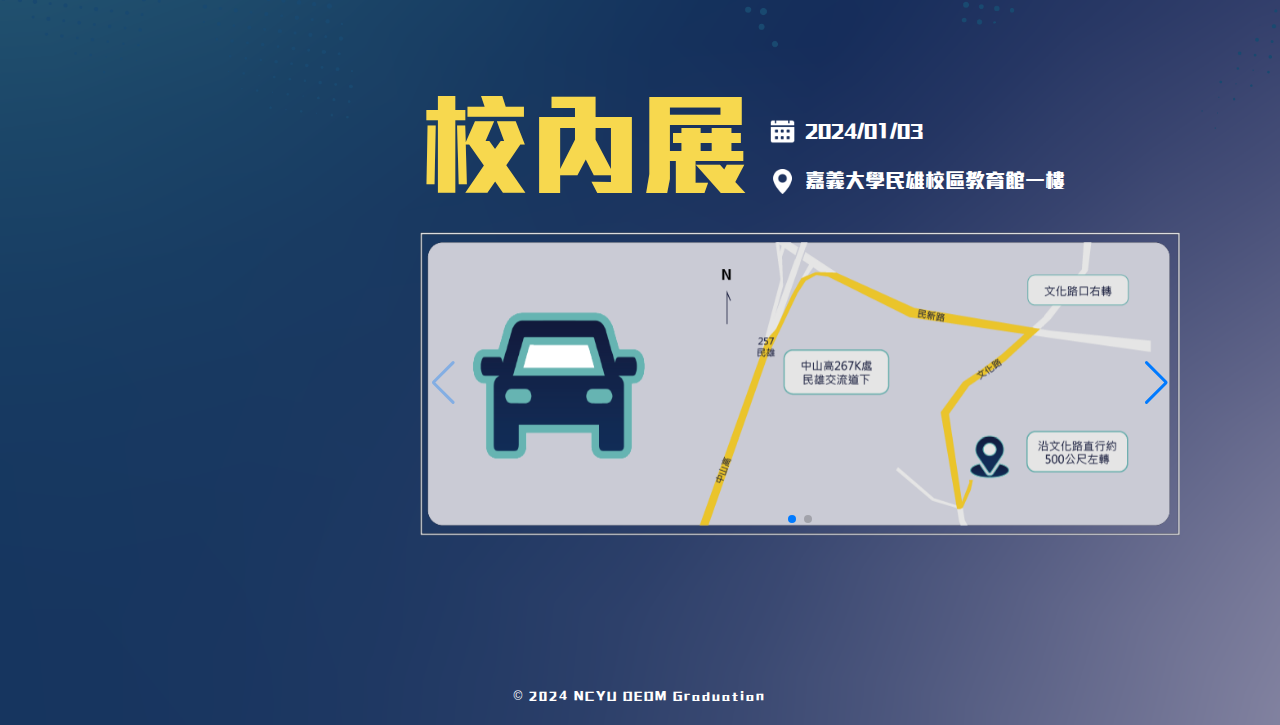
==== commit 50d0ed90: "Update index.html" ====
--- a/index.html
+++ b/index.html
@@ -260,7 +260,7 @@
                 <!-- <img src="image/影片背景.PNG" class="img-fluid" alt="Responsive image"> -->
                 <div class="imagevideo"></div>
                 <div>
-                    <iframe  width="560" height="315" src="https://www.youtube.com/embed/B3FchQ9ta0U?si=20FSA_n8aL8uyVD2" title="YouTube video player" frameborder="0" allow="accelerometer; autoplay; clipboard-write; encrypted-media; gyroscope; picture-in-picture; web-share" allowfullscreen></iframe>
+                    <iframe  width="560" height="315" src="https://youtu.be/MbcdY3KNdLQ" title="YouTube video player" frameborder="0" allow="accelerometer; autoplay; clipboard-write; encrypted-media; gyroscope; picture-in-picture; web-share" allowfullscreen></iframe>
                 </div>
                 
                 
@@ -410,4 +410,4 @@
 <script src="https://cdn.jsdelivr.net/npm/swiper@11/swiper-bundle.min.js"></script>
 <script src="js/script.js"></script>
 <script src="js/loading.js"></script>
-</html>+</html>
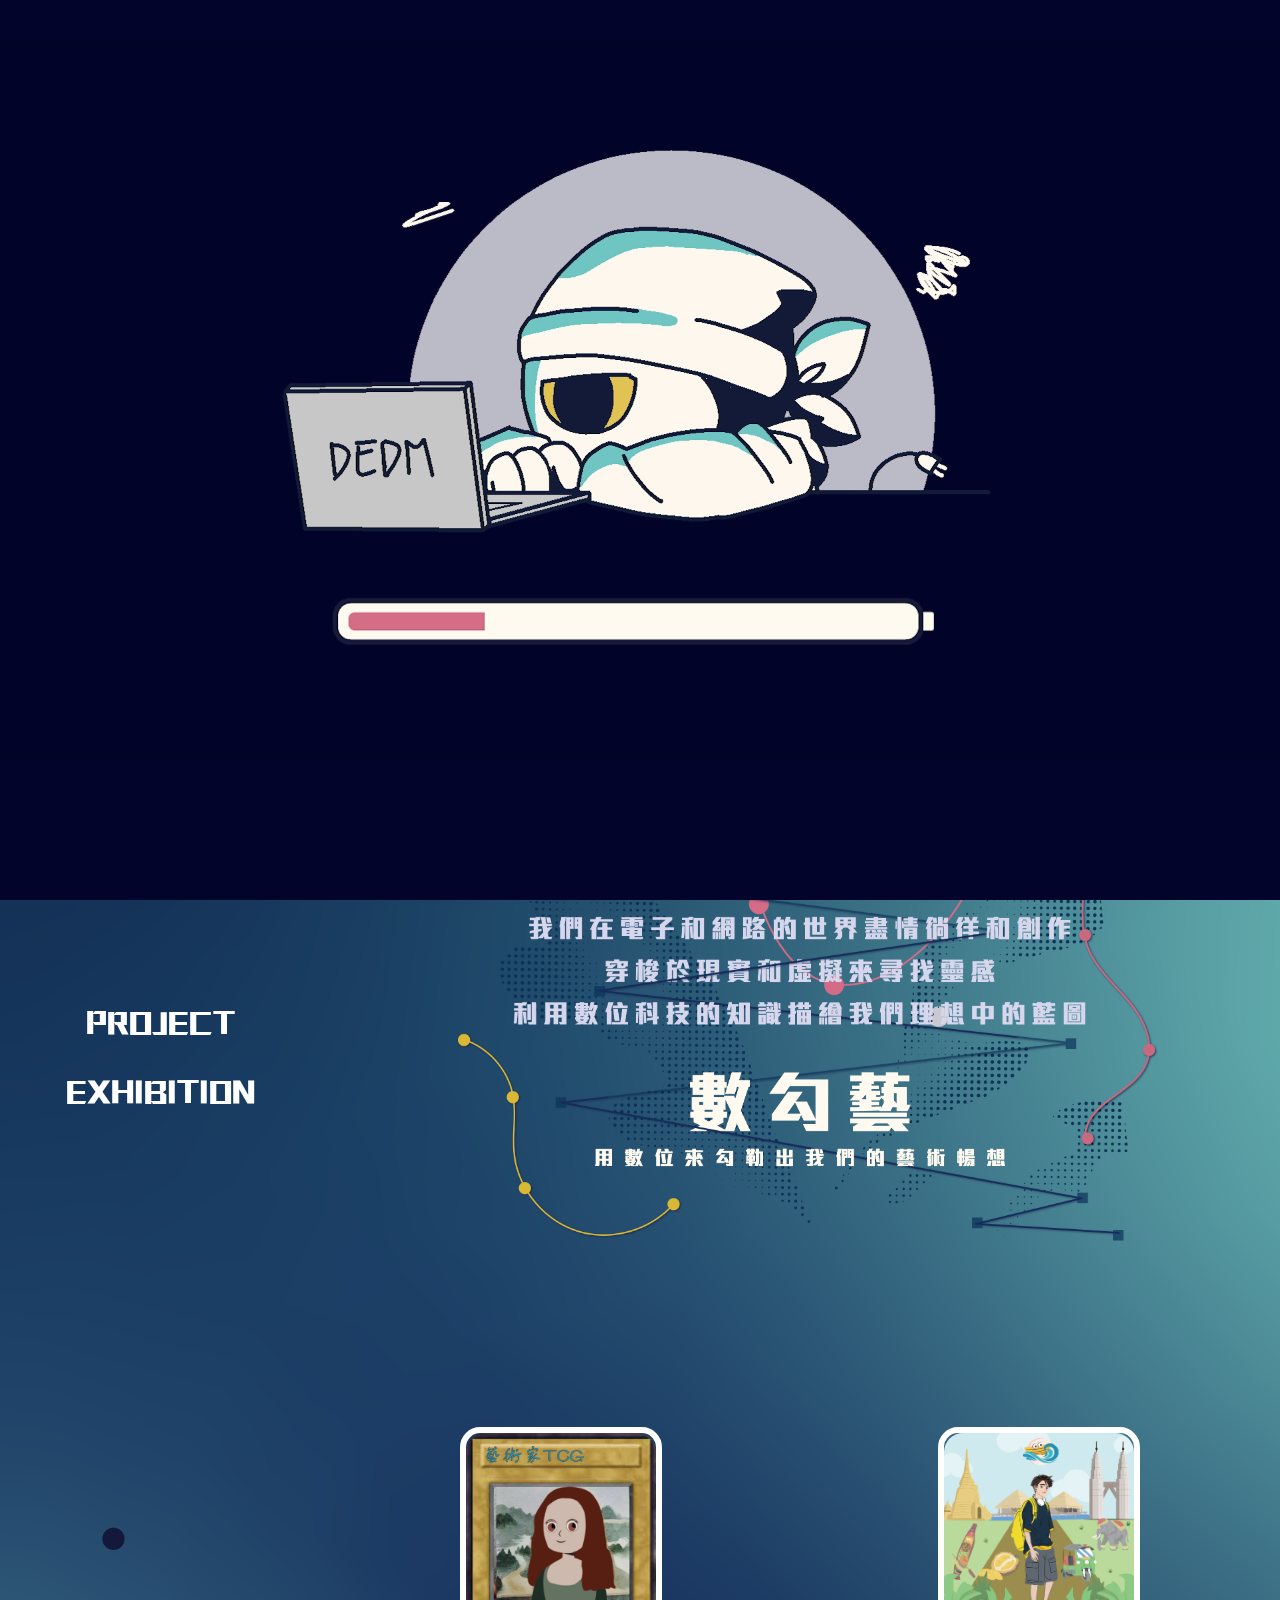
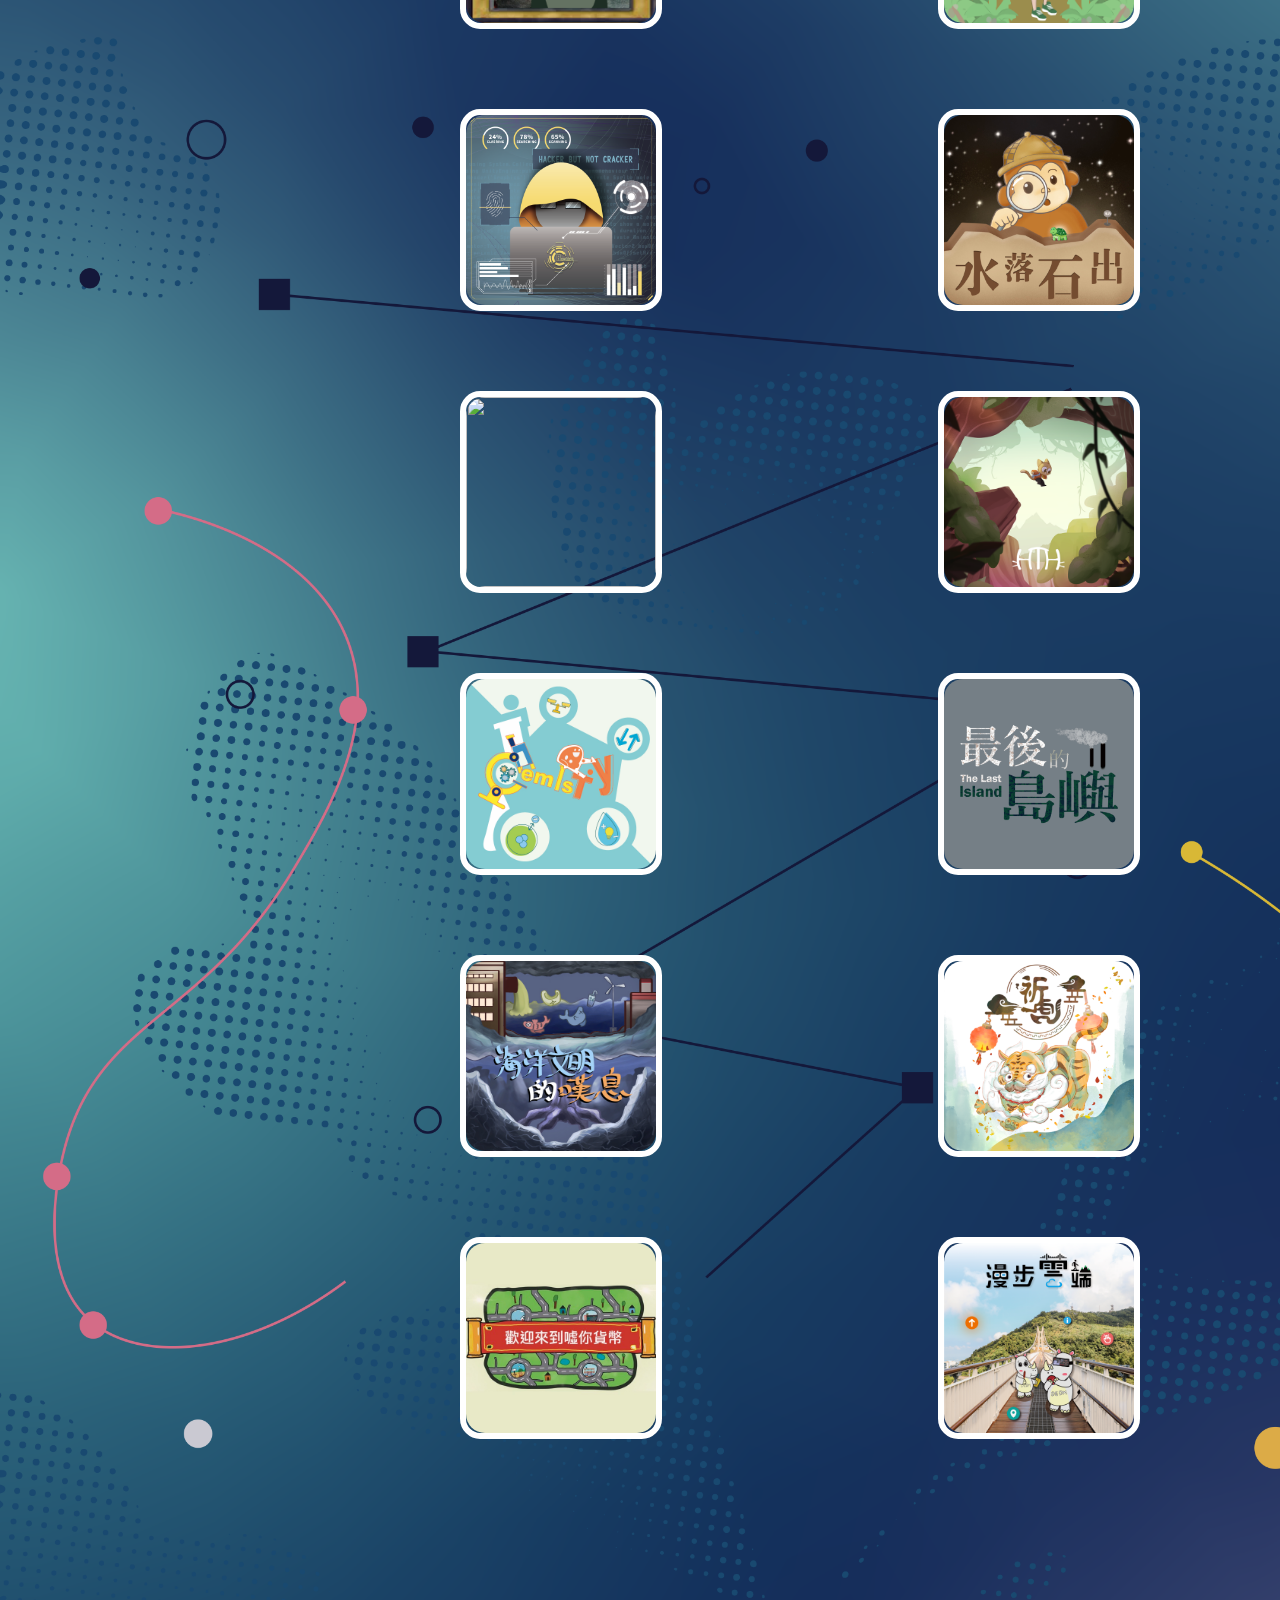
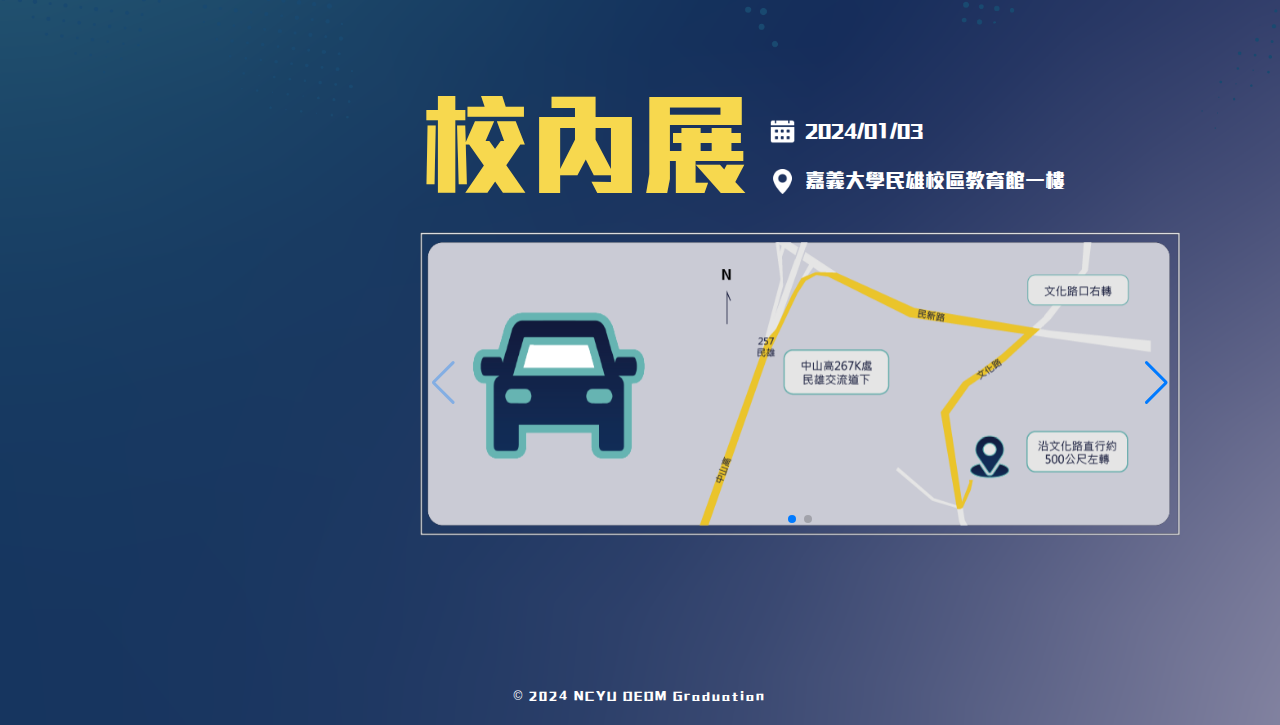
==== commit 1aaae0aa: "Update index.html" ====
--- a/index.html
+++ b/index.html
@@ -260,7 +260,7 @@
                 <!-- <img src="image/影片背景.PNG" class="img-fluid" alt="Responsive image"> -->
                 <div class="imagevideo"></div>
                 <div>
-                    <iframe  width="560" height="315" src="https://youtu.be/MbcdY3KNdLQ" title="YouTube video player" frameborder="0" allow="accelerometer; autoplay; clipboard-write; encrypted-media; gyroscope; picture-in-picture; web-share" allowfullscreen></iframe>
+                    <iframe width="560" height="315" src="https://www.youtube.com/embed/MbcdY3KNdLQ?si=VKx0IY6-5dpGhF8N" title="YouTube video player" frameborder="0" allow="accelerometer; autoplay; clipboard-write; encrypted-media; gyroscope; picture-in-picture; web-share" referrerpolicy="strict-origin-when-cross-origin" allowfullscreen></iframe>
                 </div>
                 
                 
